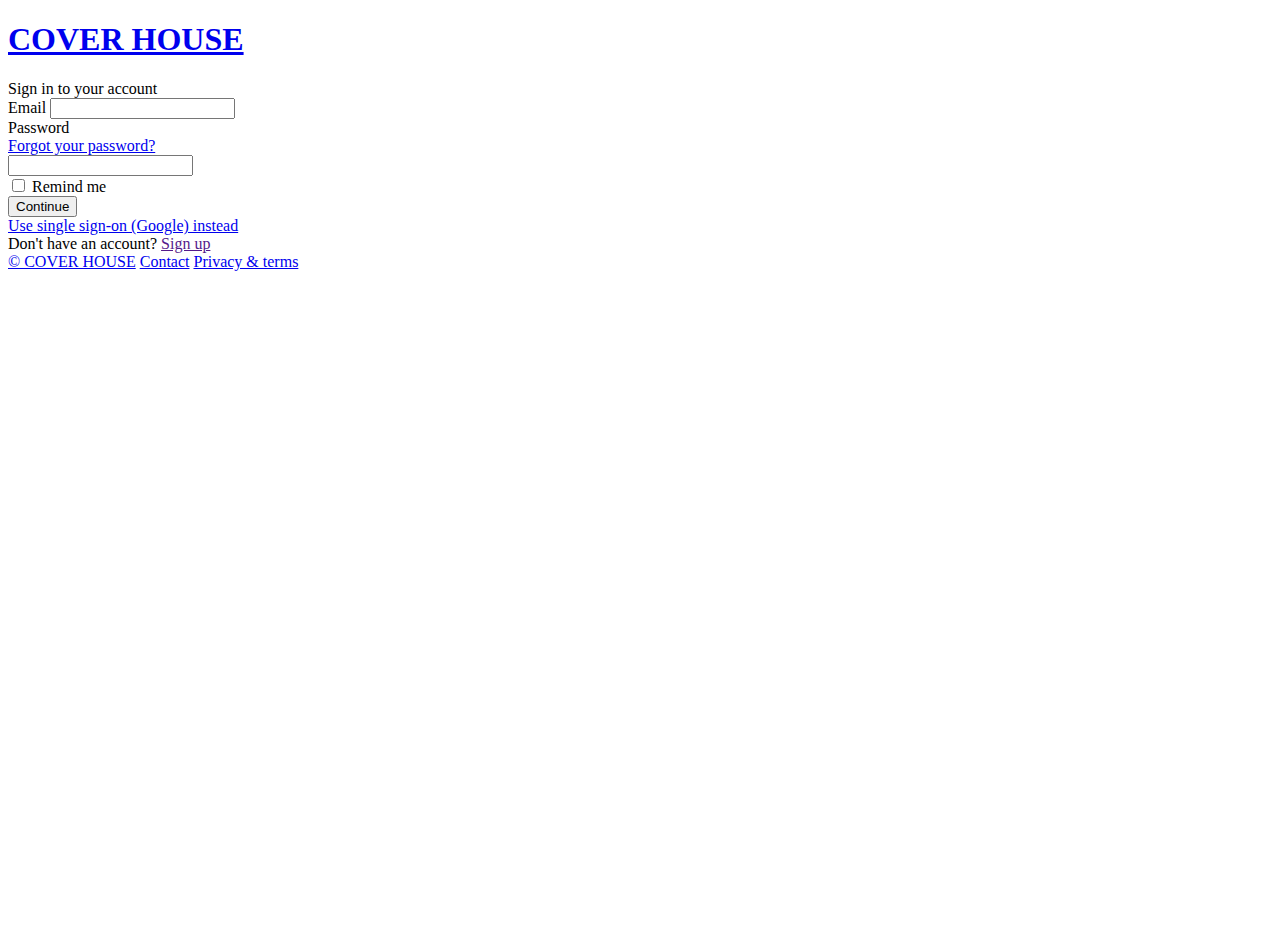
==== PruebaWeb3/HTML/profile.html @ f2f277cf "Modificaciones en html link contacto" ====
﻿<!DOCTYPE html>
<html>
<head>
    <meta charset="utf-8" />
    <link href="../CSS/contacto.css" rel="stylesheet" />
    <title>Contact</title>
</head>
<body>
    <div class="login-root">
        <div class="box-root flex-flex flex-direction--column" style="min-height: 100vh;flex-grow: 1;">
            <div class="loginbackground box-background--white padding-top--64">
                <div class="loginbackground-gridContainer">
                    <div class="box-root flex-flex" style="grid-area: top / start / 8 / end;">
                        <div class="box-root" style="background-image: linear-gradient(white 0%, rgb(247, 250, 252) 33%); flex-grow: 1;">
                        </div>
                    </div>
                    <div class="box-root flex-flex" style="grid-area: 4 / 2 / auto / 5;">
                        <div class="box-root box-divider--light-all-2 animationLeftRight tans3s" style="flex-grow: 1;"></div>
                    </div>
                    <div class="box-root flex-flex" style="grid-area: 6 / start / auto / 2;">
                        <div class="box-root box-background--blue800" style="flex-grow: 1;"></div>
                    </div>
                    <div class="box-root flex-flex" style="grid-area: 7 / start / auto / 4;">
                        <div class="box-root box-background--blue animationLeftRight" style="flex-grow: 1;"></div>
                    </div>
                    <div class="box-root flex-flex" style="grid-area: 8 / 4 / auto / 6;">
                        <div class="box-root box-background--gray100 animationLeftRight tans3s" style="flex-grow: 1;"></div>
                    </div>
                    <div class="box-root flex-flex" style="grid-area: 2 / 15 / auto / end;">
                        <div class="box-root box-background--cyan200 animationRightLeft tans4s" style="flex-grow: 1;"></div>
                    </div>
                    <div class="box-root flex-flex" style="grid-area: 3 / 14 / auto / end;">
                        <div class="box-root box-background--blue animationRightLeft" style="flex-grow: 1;"></div>
                    </div>
                    <div class="box-root flex-flex" style="grid-area: 4 / 17 / auto / 20;">
                        <div class="box-root box-background--gray100 animationRightLeft tans4s" style="flex-grow: 1;"></div>
                    </div>
                    <div class="box-root flex-flex" style="grid-area: 5 / 14 / auto / 17;">
                        <div class="box-root box-divider--light-all-2 animationRightLeft tans3s" style="flex-grow: 1;"></div>
                    </div>
                </div>
            </div>
            <div class="box-root padding-top--24 flex-flex flex-direction--column" style="flex-grow: 1; z-index: 9;">
                <div class="box-root padding-top--48 padding-bottom--24 flex-flex flex-justifyContent--center">
                    <h1><a href="http://blog.stackfindover.com/" rel="dofollow">COVER HOUSE</a></h1>
                </div>
                <div class="formbg-outer">
                    <div class="formbg">
                        <div class="formbg-inner padding-horizontal--48">
                            <span class="padding-bottom--15">Sign in to your account</span>
                            <form id="stripe-login">
                                <div class="field padding-bottom--24">
                                    <label for="email">Email</label>
                                    <input type="email" name="email">
                                </div>
                                <div class="field padding-bottom--24">
                                    <div class="grid--50-50">
                                        <label for="password">Password</label>
                                        <div class="reset-pass">
                                            <a href="#">Forgot your password?</a>
                                        </div>
                                    </div>
                                    <input type="password" name="password">
                                </div>
                                <div class="field field-checkbox padding-bottom--24 flex-flex align-center">
                                    <label for="checkbox">
                                        <input type="checkbox" name="checkbox"> Remind me
                                    </label>
                                </div>
                                <div class="field padding-bottom--24">
                                    <input type="submit" name="submit" value="Continue">
                                </div>
                                <div class="field">
                                    <a class="ssolink" href="#">Use single sign-on (Google) instead</a>
                                </div>
                            </form>
                        </div>
                    </div>
                    <div class="footer-link padding-top--24">
                        <span>Don't have an account? <a href="">Sign up</a></span>
                        <div class="listing padding-top--24 padding-bottom--24 flex-flex center-center">
                            <span><a href="#">© COVER HOUSE</a></span>
                            <span><a href="#">Contact</a></span>
                            <span><a href="#">Privacy & terms</a></span>
                        </div>
                    </div>
                </div>
            </div>
        </div>
    </div>
</body>

</html>
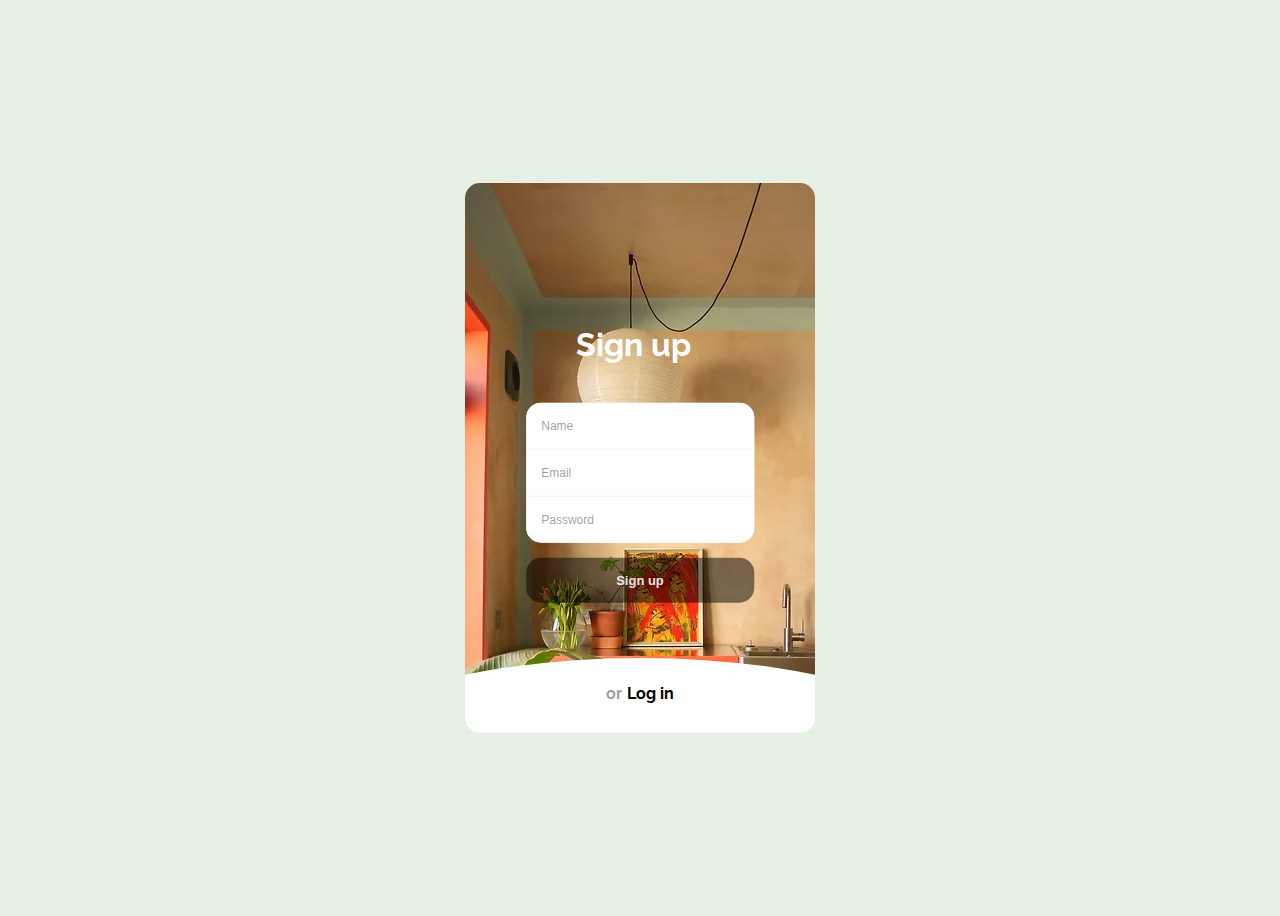
==== commit 46a33a1f: "html de Perfil añadido, con login" ====
--- a/PruebaWeb3/HTML/profile.html
+++ b/PruebaWeb3/HTML/profile.html
@@ -2,92 +2,33 @@
 <html>
 <head>
     <meta charset="utf-8" />
-    <link href="../CSS/contacto.css" rel="stylesheet" />
-    <title>Contact</title>
+    <link href="../CSS/profile.css" rel="stylesheet" />
+    
+    <title>Profile</title>
 </head>
 <body>
-    <div class="login-root">
-        <div class="box-root flex-flex flex-direction--column" style="min-height: 100vh;flex-grow: 1;">
-            <div class="loginbackground box-background--white padding-top--64">
-                <div class="loginbackground-gridContainer">
-                    <div class="box-root flex-flex" style="grid-area: top / start / 8 / end;">
-                        <div class="box-root" style="background-image: linear-gradient(white 0%, rgb(247, 250, 252) 33%); flex-grow: 1;">
-                        </div>
-                    </div>
-                    <div class="box-root flex-flex" style="grid-area: 4 / 2 / auto / 5;">
-                        <div class="box-root box-divider--light-all-2 animationLeftRight tans3s" style="flex-grow: 1;"></div>
-                    </div>
-                    <div class="box-root flex-flex" style="grid-area: 6 / start / auto / 2;">
-                        <div class="box-root box-background--blue800" style="flex-grow: 1;"></div>
-                    </div>
-                    <div class="box-root flex-flex" style="grid-area: 7 / start / auto / 4;">
-                        <div class="box-root box-background--blue animationLeftRight" style="flex-grow: 1;"></div>
-                    </div>
-                    <div class="box-root flex-flex" style="grid-area: 8 / 4 / auto / 6;">
-                        <div class="box-root box-background--gray100 animationLeftRight tans3s" style="flex-grow: 1;"></div>
-                    </div>
-                    <div class="box-root flex-flex" style="grid-area: 2 / 15 / auto / end;">
-                        <div class="box-root box-background--cyan200 animationRightLeft tans4s" style="flex-grow: 1;"></div>
-                    </div>
-                    <div class="box-root flex-flex" style="grid-area: 3 / 14 / auto / end;">
-                        <div class="box-root box-background--blue animationRightLeft" style="flex-grow: 1;"></div>
-                    </div>
-                    <div class="box-root flex-flex" style="grid-area: 4 / 17 / auto / 20;">
-                        <div class="box-root box-background--gray100 animationRightLeft tans4s" style="flex-grow: 1;"></div>
-                    </div>
-                    <div class="box-root flex-flex" style="grid-area: 5 / 14 / auto / 17;">
-                        <div class="box-root box-divider--light-all-2 animationRightLeft tans3s" style="flex-grow: 1;"></div>
-                    </div>
+    <div class="form-structor">
+        <div class="signup">
+            <h2 class="form-title" id="signup"><span>or</span>Sign up</h2>
+            <div class="form-holder">
+                <input type="text" class="input" placeholder="Name" />
+                <input type="email" class="input" placeholder="Email" />
+                <input type="password" class="input" placeholder="Password" />
+            </div>
+            <button class="submit-btn">Sign up</button>
+        </div>
+        <div class="login slide-up">
+            <div class="center">
+                <h2 class="form-title" id="login"><span>or</span>Log in</h2>
+                <div class="form-holder">
+                    <input type="email" class="input" placeholder="Email" />
+                    <input type="password" class="input" placeholder="Password" />
                 </div>
-            </div>
-            <div class="box-root padding-top--24 flex-flex flex-direction--column" style="flex-grow: 1; z-index: 9;">
-                <div class="box-root padding-top--48 padding-bottom--24 flex-flex flex-justifyContent--center">
-                    <h1><a href="http://blog.stackfindover.com/" rel="dofollow">COVER HOUSE</a></h1>
-                </div>
-                <div class="formbg-outer">
-                    <div class="formbg">
-                        <div class="formbg-inner padding-horizontal--48">
-                            <span class="padding-bottom--15">Sign in to your account</span>
-                            <form id="stripe-login">
-                                <div class="field padding-bottom--24">
-                                    <label for="email">Email</label>
-                                    <input type="email" name="email">
-                                </div>
-                                <div class="field padding-bottom--24">
-                                    <div class="grid--50-50">
-                                        <label for="password">Password</label>
-                                        <div class="reset-pass">
-                                            <a href="#">Forgot your password?</a>
-                                        </div>
-                                    </div>
-                                    <input type="password" name="password">
-                                </div>
-                                <div class="field field-checkbox padding-bottom--24 flex-flex align-center">
-                                    <label for="checkbox">
-                                        <input type="checkbox" name="checkbox"> Remind me
-                                    </label>
-                                </div>
-                                <div class="field padding-bottom--24">
-                                    <input type="submit" name="submit" value="Continue">
-                                </div>
-                                <div class="field">
-                                    <a class="ssolink" href="#">Use single sign-on (Google) instead</a>
-                                </div>
-                            </form>
-                        </div>
-                    </div>
-                    <div class="footer-link padding-top--24">
-                        <span>Don't have an account? <a href="">Sign up</a></span>
-                        <div class="listing padding-top--24 padding-bottom--24 flex-flex center-center">
-                            <span><a href="#">© COVER HOUSE</a></span>
-                            <span><a href="#">Contact</a></span>
-                            <span><a href="#">Privacy & terms</a></span>
-                        </div>
-                    </div>
-                </div>
+                <button class="submit-btn">Log in</button>
             </div>
         </div>
     </div>
+    <script src="../JS(2)/profile.js"></script>
 </body>
 
 </html>--- a/PruebaWeb3/CSS/profile.css
+++ b/PruebaWeb3/CSS/profile.css
@@ -0,0 +1,273 @@
+﻿@import url('https://fonts.googleapis.com/css2?family=Oswald:wght@200;300;400&family=Raleway:ital,wght@0,300;1,300&display=swap');
+
+html,
+body {
+    position: relative;
+    min-height: 100vh;
+    background-color: #E7F0E5;
+    display: flex;
+    align-items: center;
+    justify-content: center;
+    font-family: 'Raleway', sans-serif;
+    -webkit-font-smoothing: antialiased;
+    -moz-osx-font-smoothing: grayscale;
+}
+
+.form-structor {
+    background-image: url("../IMG/login-kitchenn.png");
+    border-radius: 15px;
+    height: 550px;
+    width: 350px;
+    position: relative;
+    overflow: hidden;
+}
+
+    .form-structor::after {
+        content: "";
+        opacity: 0.8;
+        position: absolute;
+        top: 0;
+        right: 0;
+        bottom: 0;
+        left: 0;
+        background-repeat: no-repeat;
+        background-position: left bottom;
+        background-size: 500px;
+
+    }
+
+.form-structor .signup {
+position: absolute;
+top: 50%;
+left: 50%;
+-webkit-transform: translate(-50%, -50%);
+width: 65%;
+z-index: 5;
+-webkit-transition: all 0.3s ease;
+}
+
+.form-structor .signup.slide-up {
+    top: 5%;
+    -webkit-transform: translate(-50%, 0%);
+    -webkit-transition: all 0.3s ease;
+}
+
+    .form-structor .signup.slide-up .form-holder, .form-structor .signup.slide-up .submit-btn {
+        opacity: 0;
+        visibility: hidden;
+    }
+
+    .form-structor .signup.slide-up .form-title {
+        font-size: 1em;
+        cursor: pointer;
+    }
+
+        .form-structor .signup.slide-up .form-title span {
+            margin-right: 5px;
+            opacity: 1;
+            visibility: visible;
+            -webkit-transition: all 0.3s ease;
+        }
+
+.form-structor .signup .form-title {
+    color: #fff;
+    font-size: 2em;
+    text-align: center;
+}
+
+.form-title {
+    padding-right: 45px;
+}
+    .form-structor .signup .form-title span {
+        color: rgba(0, 0, 0, 0.4);
+        opacity: 0;
+        visibility: hidden;
+        -webkit-transition: all 0.3s ease;
+    }
+
+.form-structor .signup .form-holder {
+    border-radius: 15px;
+    background-color: #fff;
+    overflow: hidden;
+    margin-top: 40px;
+    opacity: 1;
+    visibility: visible;
+    -webkit-transition: all 0.3s ease;
+}
+
+    .form-structor .signup .form-holder .input {
+        border: 0;
+        outline: none;
+        box-shadow: none;
+        display: block;
+        height: 30px;
+        line-height: 30px;
+        padding: 8px 15px;
+        border-bottom: 1px solid #eee;
+        width: 100%;
+        font-size: 12px;
+    }
+
+        .form-structor .signup .form-holder .input:last-child {
+            border-bottom: 0;
+        }
+
+        .form-structor .signup .form-holder .input::-webkit-input-placeholder {
+            color: rgba(0, 0, 0, 0.4);
+        }
+
+.form-structor .signup .submit-btn {
+    background-color: rgba(0, 0, 0, 0.5);
+    color: rgba(255, 255, 255, 0.9);
+    border: 0;
+    border-radius: 15px;
+    display: block;
+    margin: 15px auto;
+    padding: 15px 45px;
+    width: 100%;
+    font-size: 13px;
+    font-weight: bold;
+    cursor: pointer;
+    opacity: 1;
+    visibility: visible;
+    -webkit-transition: all 0.3s ease;
+}
+
+    .form-structor .signup .submit-btn:hover {
+        transition: all 0.3s ease;
+        background-color: rgba(0, 0, 0, 0.8);
+    }
+
+.form-structor .login {
+position: absolute;
+top: 20%;
+left: 0;
+right: 0;
+bottom: 0;
+background-color: #fff;
+z-index: 5;
+-webkit-transition: all 0.3s ease;
+}
+
+.form-structor .login::before {
+    content: "";
+    position: absolute;
+    left: 50%;
+    top: -20px;
+    -webkit-transform: translate(-50%, 0);
+    background-color: #fff;
+    width: 200%;
+    height: 250px;
+    border-radius: 50%;
+    z-index: 4;
+    -webkit-transition: all 0.3s ease;
+}
+
+.form-structor .login .center {
+    position: absolute;
+    top: calc(50% - 10%);
+    left: 50%;
+    -webkit-transform: translate(-50%, -50%);
+    width: 65%;
+    z-index: 5;
+    -webkit-transition: all 0.3s ease;
+}
+
+    .form-structor .login .center .form-title {
+        color: #000;
+        font-size: 1.7em;
+        text-align: center;
+    }
+
+        .form-structor .login .center .form-title span {
+            color: rgba(0, 0, 0, 0.4);
+            opacity: 0;
+            visibility: hidden;
+            -webkit-transition: all 0.3s ease;
+        }
+
+    .form-structor .login .center .form-holder {
+        border-radius: 15px;
+        background-color: #fff;
+        border: 1px solid #eee;
+        overflow: hidden;
+        margin-top: 50px;
+        opacity: 1;
+        visibility: visible;
+        -webkit-transition: all 0.3s ease;
+    }
+
+        .form-structor .login .center .form-holder .input {
+            border: 0;
+            outline: none;
+            box-shadow: none;
+            display: block;
+            height: 30px;
+            line-height: 30px;
+            padding: 8px 15px;
+            border-bottom: 1px solid #eee;
+            width: 100%;
+            font-size: 12px;
+        }
+
+            .form-structor .login .center .form-holder .input:last-child {
+                border-bottom: 0;
+            }
+
+            .form-structor .login .center .form-holder .input::-webkit-input-placeholder {
+                color: rgba(0, 0, 0, 0.4);
+            }
+
+    .form-structor .login .center .submit-btn {
+        background-color: #DAE8D8;
+        color: rgba(0, 0, 0, 0.7);
+        border: 0;
+        border-radius: 15px;
+        display: block;
+        margin: 15px auto;
+        padding: 15px 45px;
+        width: 100%;
+        font-size: 14px;
+        font-weight: bold;
+        cursor: pointer;
+        opacity: 1;
+        visibility: visible;
+        -webkit-transition: all 0.3s ease;
+    }
+
+        .form-structor .login .center .submit-btn:hover {
+            transition: all 0.3s ease;
+            background-color: rgba(196, 208, 194, 0.8);
+        }
+
+.form-structor .login.slide-up {
+    top: 90%;
+    -webkit-transition: all 0.3s ease;
+}
+
+    .form-structor .login.slide-up .center {
+        top: 10%;
+        -webkit-transform: translate(-50%, 0%);
+        -webkit-transition: all 0.3s ease;
+    }
+
+    .form-structor .login.slide-up .form-holder, .form-structor .login.slide-up .submit-btn {
+        opacity: 0;
+        visibility: hidden;
+        -webkit-transition: all 0.3s ease;
+    }
+
+    .form-structor .login.slide-up .form-title {
+        font-size: 1em;
+        margin: 0;
+        padding: 0;
+        cursor: pointer;
+        -webkit-transition: all 0.3s ease;
+    }
+
+        .form-structor .login.slide-up .form-title span {
+            margin-right: 5px;
+            opacity: 1;
+            visibility: visible;
+            -webkit-transition: all 0.3s ease;
+        }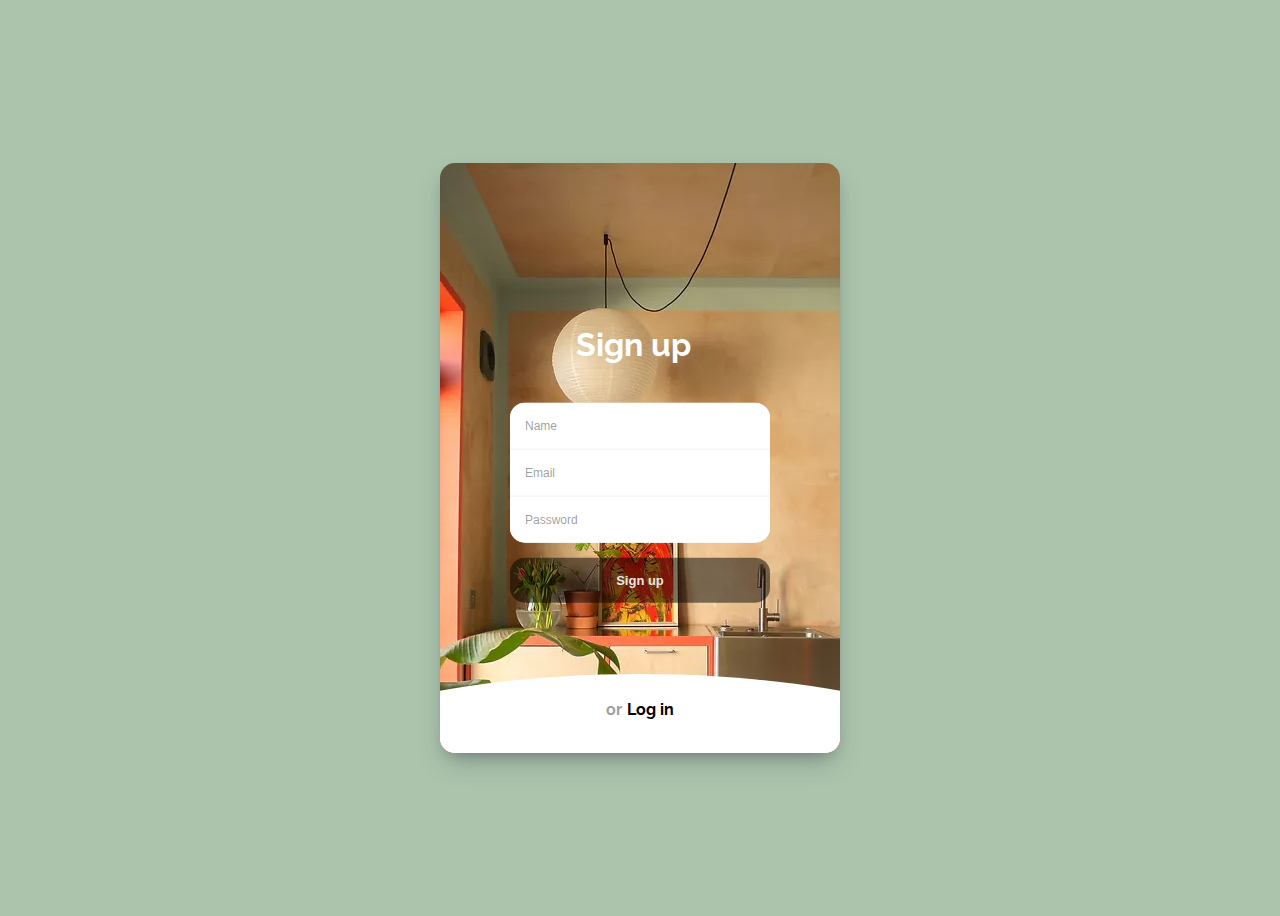
==== commit aae9109b: "cambios varios" ====
--- a/PruebaWeb3/HTML/profile.html
+++ b/PruebaWeb3/HTML/profile.html
@@ -3,30 +3,30 @@
 <head>
     <meta charset="utf-8" />
     <link href="../CSS/profile.css" rel="stylesheet" />
-    
+
     <title>Profile</title>
 </head>
 <body>
     <div class="form-structor">
-        <div class="signup">
+        <form class="signup">
             <h2 class="form-title" id="signup"><span>or</span>Sign up</h2>
             <div class="form-holder">
                 <input type="text" class="input" placeholder="Name" />
                 <input type="email" class="input" placeholder="Email" />
                 <input type="password" class="input" placeholder="Password" />
             </div>
-            <button class="submit-btn">Sign up</button>
-        </div>
-        <div class="login slide-up">
+            <input type="submit" class="submit-btn" value="Sign up" />
+        </form>
+        <form class="login slide-up">
             <div class="center">
                 <h2 class="form-title" id="login"><span>or</span>Log in</h2>
                 <div class="form-holder">
                     <input type="email" class="input" placeholder="Email" />
                     <input type="password" class="input" placeholder="Password" />
                 </div>
-                <button class="submit-btn">Log in</button>
+                <input type="submit" value="Enviar" class="submit-btn" />
             </div>
-        </div>
+        </form>
     </div>
     <script src="../JS(2)/profile.js"></script>
 </body>
--- a/PruebaWeb3/CSS/profile.css
+++ b/PruebaWeb3/CSS/profile.css
@@ -4,46 +4,48 @@
 body {
     position: relative;
     min-height: 100vh;
-    background-color: #E7F0E5;
+    background-color: #ABC4AB;
     display: flex;
     align-items: center;
     justify-content: center;
     font-family: 'Raleway', sans-serif;
     -webkit-font-smoothing: antialiased;
     -moz-osx-font-smoothing: grayscale;
+
 }
 
 .form-structor {
     background-image: url("../IMG/login-kitchenn.png");
     border-radius: 15px;
-    height: 550px;
-    width: 350px;
+    height: 590px;
+    width: 400px;
     position: relative;
     overflow: hidden;
-}
-
-    .form-structor::after {
-        content: "";
-        opacity: 0.8;
-        position: absolute;
-        top: 0;
-        right: 0;
-        bottom: 0;
-        left: 0;
-        background-repeat: no-repeat;
-        background-position: left bottom;
-        background-size: 500px;
-
-    }
+    box-shadow: rgba(50, 50, 93, 0.25) 0px 13px 27px -5px, rgba(0, 0, 0, 0.3) 0px 8px 16px -8px;
+}
+.form-structor::after {
+    content: "";
+    opacity: 0.8;
+    position: absolute;
+    top: 0;
+    right: 0;
+    bottom: 0;
+    left: 0;
+    background-repeat: no-repeat;
+    background-position: left bottom;
+    background-size: 500px;
+
+}
 
 .form-structor .signup {
-position: absolute;
-top: 50%;
-left: 50%;
--webkit-transform: translate(-50%, -50%);
-width: 65%;
-z-index: 5;
--webkit-transition: all 0.3s ease;
+    position: absolute;
+    top: 50%;
+    left: 50%;
+    -webkit-transform: translate(-50%, -50%);
+    width: 65%;
+    z-index: 5;
+    -webkit-transition: all 0.3s ease;
+    text-shadow: 2px 1px 15px rgba(145, 150, 150, 0.18);
 }
 
 .form-structor .signup.slide-up {
@@ -57,17 +59,17 @@
         visibility: hidden;
     }
 
-    .form-structor .signup.slide-up .form-title {
-        font-size: 1em;
-        cursor: pointer;
-    }
-
-        .form-structor .signup.slide-up .form-title span {
-            margin-right: 5px;
-            opacity: 1;
-            visibility: visible;
-            -webkit-transition: all 0.3s ease;
-        }
+.form-structor .signup.slide-up .form-title {
+    font-size: 1em;
+    cursor: pointer;
+}
+
+.form-structor .signup.slide-up .form-title span {
+    margin-right: 5px;
+    opacity: 1;
+    visibility: visible;
+    -webkit-transition: all 0.3s ease;
+}
 
 .form-structor .signup .form-title {
     color: #fff;
@@ -78,12 +80,13 @@
 .form-title {
     padding-right: 45px;
 }
-    .form-structor .signup .form-title span {
-        color: rgba(0, 0, 0, 0.4);
-        opacity: 0;
-        visibility: hidden;
-        -webkit-transition: all 0.3s ease;
-    }
+
+.form-structor .signup .form-title span {
+    color: rgba(0, 0, 0, 0.4);
+    opacity: 0;
+    visibility: hidden;
+    -webkit-transition: all 0.3s ease;
+}
 
 .form-structor .signup .form-holder {
     border-radius: 15px;
@@ -95,26 +98,26 @@
     -webkit-transition: all 0.3s ease;
 }
 
-    .form-structor .signup .form-holder .input {
-        border: 0;
-        outline: none;
-        box-shadow: none;
-        display: block;
-        height: 30px;
-        line-height: 30px;
-        padding: 8px 15px;
-        border-bottom: 1px solid #eee;
-        width: 100%;
-        font-size: 12px;
-    }
-
-        .form-structor .signup .form-holder .input:last-child {
-            border-bottom: 0;
-        }
-
-        .form-structor .signup .form-holder .input::-webkit-input-placeholder {
-            color: rgba(0, 0, 0, 0.4);
-        }
+.form-structor .signup .form-holder .input {
+    border: 0;
+    outline: none;
+    box-shadow: none;
+    display: block;
+    height: 30px;
+    line-height: 30px;
+    padding: 8px 15px;
+    border-bottom: 1px solid #eee;
+    width: 100%;
+    font-size: 12px;
+}
+
+.form-structor .signup .form-holder .input:last-child {
+    border-bottom: 0;
+}
+
+.form-structor .signup .form-holder .input::-webkit-input-placeholder {
+    color: rgba(0, 0, 0, 0.4);
+}
 
 .form-structor .signup .submit-btn {
     background-color: rgba(0, 0, 0, 0.5);
@@ -133,10 +136,10 @@
     -webkit-transition: all 0.3s ease;
 }
 
-    .form-structor .signup .submit-btn:hover {
-        transition: all 0.3s ease;
-        background-color: rgba(0, 0, 0, 0.8);
-    }
+.form-structor .signup .submit-btn:hover {
+    transition: all 0.3s ease;
+    background-color: rgba(0, 0, 0, 0.8);
+}
 
 .form-structor .login {
 position: absolute;
@@ -173,101 +176,101 @@
     -webkit-transition: all 0.3s ease;
 }
 
-    .form-structor .login .center .form-title {
-        color: #000;
-        font-size: 1.7em;
-        text-align: center;
+.form-structor .login .center .form-title {
+color: #000;
+font-size: 1.7em;
+text-align: center;
+}
+
+.form-structor .login .center .form-title span {
+    color: rgba(0, 0, 0, 0.4);
+    opacity: 0;
+    visibility: hidden;
+    -webkit-transition: all 0.3s ease;
+}
+
+.form-structor .login .center .form-holder {
+border-radius: 15px;
+background-color: #fff;
+border: 1px solid #eee;
+overflow: hidden;
+margin-top: 50px;
+opacity: 1;
+visibility: visible;
+-webkit-transition: all 0.3s ease;
+}
+
+.form-structor .login .center .form-holder .input {
+    border: 0;
+    outline: none;
+    box-shadow: none;
+    display: block;
+    height: 30px;
+    line-height: 30px;
+    padding: 8px 15px;
+    border-bottom: 1px solid #eee;
+    width: 100%;
+    font-size: 12px;
+}
+
+    .form-structor .login .center .form-holder .input:last-child {
+        border-bottom: 0;
     }
 
-        .form-structor .login .center .form-title span {
-            color: rgba(0, 0, 0, 0.4);
-            opacity: 0;
-            visibility: hidden;
-            -webkit-transition: all 0.3s ease;
-        }
-
-    .form-structor .login .center .form-holder {
-        border-radius: 15px;
-        background-color: #fff;
-        border: 1px solid #eee;
-        overflow: hidden;
-        margin-top: 50px;
-        opacity: 1;
-        visibility: visible;
-        -webkit-transition: all 0.3s ease;
+    .form-structor .login .center .form-holder .input::-webkit-input-placeholder {
+        color: rgba(0, 0, 0, 0.4);
     }
 
-        .form-structor .login .center .form-holder .input {
-            border: 0;
-            outline: none;
-            box-shadow: none;
-            display: block;
-            height: 30px;
-            line-height: 30px;
-            padding: 8px 15px;
-            border-bottom: 1px solid #eee;
-            width: 100%;
-            font-size: 12px;
-        }
-
-            .form-structor .login .center .form-holder .input:last-child {
-                border-bottom: 0;
-            }
-
-            .form-structor .login .center .form-holder .input::-webkit-input-placeholder {
-                color: rgba(0, 0, 0, 0.4);
-            }
-
-    .form-structor .login .center .submit-btn {
-        background-color: #DAE8D8;
-        color: rgba(0, 0, 0, 0.7);
-        border: 0;
-        border-radius: 15px;
-        display: block;
-        margin: 15px auto;
-        padding: 15px 45px;
-        width: 100%;
-        font-size: 14px;
-        font-weight: bold;
-        cursor: pointer;
-        opacity: 1;
-        visibility: visible;
-        -webkit-transition: all 0.3s ease;
-    }
-
-        .form-structor .login .center .submit-btn:hover {
-            transition: all 0.3s ease;
-            background-color: rgba(196, 208, 194, 0.8);
-        }
+.form-structor .login .center .submit-btn {
+background-color: #DAE8D8;
+color: rgba(0, 0, 0, 0.7);
+border: 0;
+border-radius: 15px;
+display: block;
+margin: 15px auto;
+padding: 15px 45px;
+width: 100%;
+font-size: 14px;
+font-weight: bold;
+cursor: pointer;
+opacity: 1;
+visibility: visible;
+-webkit-transition: all 0.3s ease;
+}
+
+.form-structor .login .center .submit-btn:hover {
+    transition: all 0.3s ease;
+    background-color: rgba(196, 208, 194, 0.8);
+}
 
 .form-structor .login.slide-up {
-    top: 90%;
-    -webkit-transition: all 0.3s ease;
-}
-
-    .form-structor .login.slide-up .center {
-        top: 10%;
-        -webkit-transform: translate(-50%, 0%);
-        -webkit-transition: all 0.3s ease;
-    }
-
-    .form-structor .login.slide-up .form-holder, .form-structor .login.slide-up .submit-btn {
-        opacity: 0;
-        visibility: hidden;
-        -webkit-transition: all 0.3s ease;
-    }
-
-    .form-structor .login.slide-up .form-title {
-        font-size: 1em;
-        margin: 0;
-        padding: 0;
-        cursor: pointer;
-        -webkit-transition: all 0.3s ease;
-    }
-
-        .form-structor .login.slide-up .form-title span {
-            margin-right: 5px;
-            opacity: 1;
-            visibility: visible;
-            -webkit-transition: all 0.3s ease;
-        }+top: 90%;
+-webkit-transition: all 0.3s ease;
+}
+
+.form-structor .login.slide-up .center {
+top: 10%;
+-webkit-transform: translate(-50%, 0%);
+-webkit-transition: all 0.3s ease;
+}
+
+.form-structor .login.slide-up .form-holder, .form-structor .login.slide-up .submit-btn {
+opacity: 0;
+visibility: hidden;
+-webkit-transition: all 0.3s ease;
+}
+
+.form-structor .login.slide-up .form-title {
+font-size: 1em;
+margin: 0;
+padding: 0;
+cursor: pointer;
+-webkit-transition: all 0.3s ease;
+}
+
+.form-structor .login.slide-up .form-title span {
+    margin-right: 5px;
+    opacity: 1;
+    visibility: visible;
+    -webkit-transition: all 0.3s ease;
+}